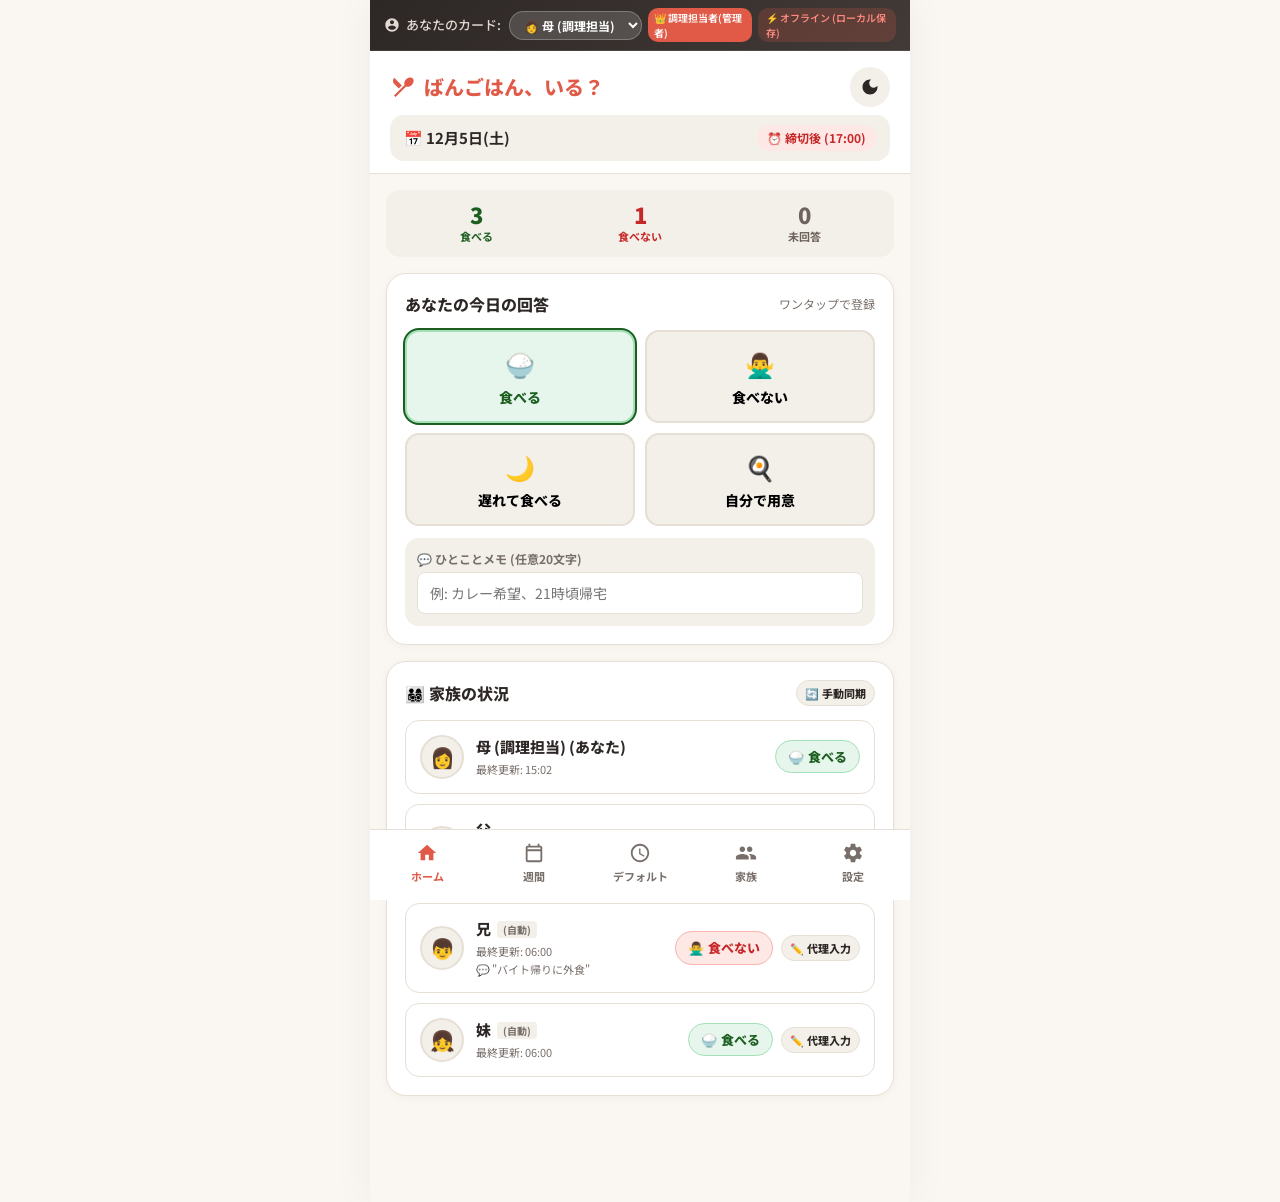
==== index.html @ 7030d046 "Initial release of Bangohan App" ====
<!DOCTYPE html>
<html lang="ja">
<head>
  <meta charset="UTF-8">
  <meta name="viewport" content="width=device-width, initial-scale=1.0, maximum-scale=1.0, user-scalable=no">
  <title>ばんごはん、いる？ - 家族向け夕食要否共有アプリ</title>
  <meta name="description" content="1タップで当日の夕食要否を家族と共有。リアルタイム自動同期、未回答者への自動リマインドや締切通知機能付き。">
  <meta name="theme-color" content="#E05A47">
  
  <!-- PWA Manifest -->
  <link rel="manifest" href="manifest.json">
  <link rel="apple-touch-icon" href="icon-192.png">

  <!-- Google Fonts -->
  <link rel="preconnect" href="https://fonts.googleapis.com">
  <link rel="preconnect" href="https://fonts.gstatic.com" crossorigin>
  <link href="https://fonts.googleapis.com/css2?family=Noto+Sans+JP:wght@400;500;700;800;900&family=Outfit:wght@600;700;800&display=swap" rel="stylesheet">
  
  <!-- Stylesheet -->
  <link rel="stylesheet" href="styles.css">
</head>
<body>

  <div class="app-container">
    
    <!-- Top Bar for Device Identity / Switcher & Sync Indicator -->
    <div class="sim-bar">
      <div class="sim-label">
        <svg width="16" height="16" viewBox="0 0 24 24" fill="currentColor">
          <path d="M12 2C6.48 2 2 6.48 2 12s4.48 10 10 10 10-4.48 10-10S17.52 2 12 2zm0 3c1.66 0 3 1.34 3 3s-1.34 3-3 3-3-1.34-3-3 1.34-3 3-3zm0 14.2c-2.5 0-4.71-1.28-6-3.22.03-1.99 4-3.08 6-3.08 1.99 0 5.97 1.09 6 3.08-1.29 1.94-3.5 3.22-6 3.22z"/>
        </svg>
        <span>あなたのカード:</span>
      </div>
      <div class="sim-select-wrapper">
        <select id="currentUserSelect" class="sim-select" onchange="switchUser(this.value)">
          <!-- Options dynamically rendered in JS -->
        </select>
        <span id="currentUserRole" class="role-badge">調理担当者</span>
        <span id="syncStatusBadge" class="sync-badge">📡 リアルタイム同期中</span>
      </div>
    </div>

    <!-- App Header -->
    <header class="app-header">
      <div class="header-top">
        <div class="app-title">
          <svg viewBox="0 0 24 24">
            <path d="M8.1 13.34l2.83-2.83L3.91 3.5c-1.56 1.56-1.56 4.09 0 5.66l4.19 4.18zm6.78-1.81c1.53.71 3.68.21 5.27-1.38 1.91-1.91 2.28-4.65.81-6.12-1.46-1.46-4.2-1.1-6.12.81-1.59 1.59-2.09 3.74-1.38 5.27L3.7 19.87l1.41 1.41 9.77-9.75z"/>
          </svg>
          <span>ばんごはん、いる？</span>
        </div>
        <div class="header-actions">
          <button class="icon-btn" id="themeToggleBtn" onclick="toggleTheme()" title="テーマ切替" aria-label="テーマ切替">
            <svg width="20" height="20" viewBox="0 0 24 24" fill="currentColor">
              <path d="M12 3c-4.97 0-9 4.03-9 9s4.03 9 9 9 9-4.03 9-9c0-.46-.04-.92-.1-1.36-.98 1.37-2.58 2.26-4.4 2.26-2.98 0-5.4-2.42-5.4-5.4 0-1.81.89-3.42 2.26-4.4C12.92 3.04 12.46 3 12 3z"/>
            </svg>
          </button>
        </div>
      </div>

      <div class="date-banner">
        <div class="date-text" id="currentDateDisplay">
          📅 --月--日(―)
        </div>
        <div class="deadline-pill" id="deadlineDisplay">
          ⏰ 締切 --:--
        </div>
      </div>
    </header>

    <!-- Notification Toast Container -->
    <div id="toastContainer" class="toast-container"></div>

    <!-- Main Dynamic Content Views -->
    <main class="main-content">

      <!-- UI-01: Home Tab Pane (Today's Status & Entry) -->
      <section id="tab-home" class="tab-pane active">
        
        <!-- FR-02: Summary Header -->
        <div class="summary-bar" id="todaySummaryBar">
          <div class="summary-item eat">
            <span class="summary-num" id="sumEat">0</span>
            <span class="summary-label">食べる</span>
          </div>
          <div class="summary-item skip">
            <span class="summary-num" id="sumSkip">0</span>
            <span class="summary-label">食べない</span>
          </div>
          <div class="summary-item pending">
            <span class="summary-num" id="sumPending">0</span>
            <span class="summary-label">未回答</span>
          </div>
        </div>

        <!-- FR-01: My Response Form -->
        <div class="card">
          <div class="card-header">
            <h2 class="card-title">
              <span>あなたの今日の回答</span>
            </h2>
            <span class="card-subtitle" id="myStatusSubtitle">ワンタップで登録</span>
          </div>

          <div class="status-grid">
            <button class="status-btn" id="btn-s1" onclick="submitStatus('S-1')">
              <span class="btn-icon">🍚</span>
              <span class="btn-text">食べる</span>
            </button>
            <button class="status-btn" id="btn-s2" onclick="submitStatus('S-2')">
              <span class="btn-icon">🙅‍♂️</span>
              <span class="btn-text">食べない</span>
            </button>
            <button class="status-btn" id="btn-s3" onclick="submitStatus('S-3')">
              <span class="btn-icon">🌙</span>
              <span class="btn-text">遅れて食べる</span>
            </button>
            <button class="status-btn" id="btn-s4" onclick="submitStatus('S-4')">
              <span class="btn-icon">🍳</span>
              <span class="btn-text">自分で用意</span>
            </button>
          </div>

          <!-- Extra details (ETA & Memo) -->
          <div class="extra-options" id="extraOptions" style="display: none;">
            <div class="form-group" id="etaGroup" style="display: none;">
              <label class="form-label" for="etaInput">⏰ 帰宅予定時刻 (遅れて食べる場合)</label>
              <select id="etaInput" class="input-select" onchange="saveExtraDetails()">
                <option value="19:00">19:00頃</option>
                <option value="19:30">19:30頃</option>
                <option value="20:00" selected>20:00頃</option>
                <option value="20:30">20:30頃</option>
                <option value="21:00">21:00頃</option>
                <option value="21:30">21:30以降</option>
              </select>
            </div>
            
            <div class="form-group">
              <label class="form-label" for="noteInput">💬 ひとことメモ (任意20文字)</label>
              <input type="text" id="noteInput" class="input-text" maxlength="20" placeholder="例: カレー希望、21時頃帰宅" onchange="saveExtraDetails()">
            </div>
          </div>
        </div>

        <!-- FR-02 & FR-04: Family Member Cards List -->
        <div class="card">
          <div class="card-header">
            <h2 class="card-title">
              <span>👨‍👩‍👧‍👦 家族の状況</span>
            </h2>
            <button class="btn btn-secondary" style="font-size: 11px; padding: 4px 8px;" onclick="syncWithCloud()">
              🔄 手動同期
            </button>
          </div>

          <div class="member-list" id="memberListContainer">
            <!-- Member cards injected via JS -->
          </div>
        </div>

      </section>

      <!-- UI-02: Weekly View Tab Pane (FR-08) -->
      <section id="tab-week" class="tab-pane">
        <div class="card">
          <div class="card-header">
            <h2 class="card-title">🗓 週間ビュー (7日間)</h2>
            <span class="card-subtitle">全員の予定一覧</span>
          </div>

          <div class="week-table-container">
            <table class="week-table" id="weekTable">
              <!-- Dynamically populated in JS -->
            </table>
          </div>
        </div>
      </section>

      <!-- UI-07: Day-of-Week Default Schedule Tab Pane (FR-09) -->
      <section id="tab-default" class="tab-pane">
        <div class="card">
          <div class="card-header">
            <h2 class="card-title">⚙️ 曜日別デフォルト設定</h2>
          </div>
          <p style="font-size: 13px; color: var(--text-muted); margin-bottom: 14px;">
            毎週固定の予定（アルバイト、習い事等）に合わせて、当日の朝6時に自動で仮回答を反映します。手動でいつでも変更可能です。
          </p>

          <div class="form-group" style="margin-bottom: 14px;">
            <label class="form-label" for="defaultUserSelect">対象メンバー</label>
            <select id="defaultUserSelect" class="input-select" onchange="renderDefaultTab()">
              <!-- Options injected via JS -->
            </select>
          </div>

          <div id="defaultScheduleRows">
            <!-- Day rows injected via JS -->
          </div>

          <button class="btn btn-primary btn-block" style="margin-top: 16px;" onclick="saveDefaultSchedule()">
            💾 デフォルト設定を保存
          </button>
        </div>
      </section>

      <!-- UI-05 & FR-05: Family & Member Management Pane -->
      <section id="tab-family" class="tab-pane">
        <div class="card">
          <div class="card-header">
            <h2 class="card-title">🏠 家族グループ管理</h2>
          </div>
          
          <div style="background: var(--bg-surface); padding: 14px; border-radius: var(--radius-md); margin-bottom: 14px;">
            <div style="display: flex; justify-content: space-between; align-items: center;">
              <div>
                <div style="font-size: 12px; color: var(--text-muted);">グループ名</div>
                <div style="font-weight: 800; font-size: 18px;" id="groupNameDisplay">田中家</div>
              </div>
              <button class="btn btn-secondary" onclick="showInviteModal()">
                🔗 招待コード / QR
              </button>
            </div>
          </div>

          <div class="card-header" style="margin-top: 10px;">
            <h3 class="card-title" style="font-size: 14px;">メンバー一覧</h3>
            <button class="btn btn-secondary" style="font-size: 11px; padding: 4px 8px;" onclick="showAddMemberModal()">
              ➕ メンバー追加
            </button>
          </div>

          <div class="member-list" id="familyMemberList">
            <!-- Family members injected via JS -->
          </div>
        </div>
      </section>

      <!-- UI-06: Settings Pane -->
      <section id="tab-settings" class="tab-pane">
        <div class="card">
          <div class="card-header">
            <h2 class="card-title">⚙️ グループ＆通知設定</h2>
          </div>

          <div class="form-group" style="margin-bottom: 14px;">
            <label class="form-label" for="settingsGroupName">グループ名</label>
            <input type="text" id="settingsGroupName" class="input-text" value="田中家">
          </div>

          <div class="form-group" style="margin-bottom: 14px;">
            <label class="form-label" for="settingsDeadlineTime">⏰ 締切時刻 (調理準備開始目安)</label>
            <input type="time" id="settingsDeadlineTime" class="input-text" value="17:00">
          </div>

          <div class="form-group" style="margin-bottom: 14px;">
            <label class="form-label" for="settingsReminderTime">🔔 未回答リマインド時刻</label>
            <input type="time" id="settingsReminderTime" class="input-text" value="15:00">
          </div>

          <button class="btn btn-primary btn-block" onclick="saveGroupSettings()">
            💾 設定を保存
          </button>
        </div>

        <!-- Simulation Actions Card -->
        <div class="card">
          <div class="card-header">
            <h3 class="card-title">🧪 開発・テスト用シミュレーター</h3>
          </div>
          <p style="font-size: 12px; color: var(--text-muted); margin-bottom: 12px;">
            プッシュ通知や定時バッチ処理の挙動を即時確認できます。
          </p>

          <div style="display: flex; flex-direction: column; gap: 8px;">
            <button class="btn btn-secondary" onclick="triggerReminderNotification()">
              🔔 15:00 リマインド通知テスト
            </button>
            <button class="btn btn-secondary" onclick="triggerDeadlineSummaryNotification()">
              ⏰ 17:00 締切サマリ通知テスト
            </button>
            <button class="btn btn-secondary" onclick="resetToSampleData()">
              🔄 デモ初期データにリセット
            </button>
          </div>
        </div>
      </section>

      <!-- UI-08: History Pane (FR-14) -->
      <section id="tab-history" class="tab-pane">
        <div class="card">
          <div class="card-header">
            <h2 class="card-title">📜 過去の回答履歴</h2>
          </div>
          <div id="historyContainer">
            <!-- Injected via JS -->
          </div>
        </div>
      </section>

    </main>

    <!-- Bottom Navigation Bar -->
    <nav class="bottom-nav">
      <button class="nav-item active" onclick="switchTab('home')" id="nav-home">
        <svg viewBox="0 0 24 24"><path d="M10 20v-6h4v6h5v-8h3L12 3 2 12h3v8z"/></svg>
        <span>ホーム</span>
      </button>
      <button class="nav-item" onclick="switchTab('week')" id="nav-week">
        <svg viewBox="0 0 24 24"><path d="M19 4h-1V2h-2v2H8V2H6v2H5c-1.11 0-1.99.9-1.99 2L3 20c0 1.1.89 2 2 2h14c1.1 0 2-.9 2-2V6c0-1.1-.9-2-2-2zm0 16H5V10h14v10zm0-12H5V6h14v2z"/></svg>
        <span>週間</span>
      </button>
      <button class="nav-item" onclick="switchTab('default')" id="nav-default">
        <svg viewBox="0 0 24 24"><path d="M11.99 2C6.47 2 2 6.48 2 12s4.47 10 9.99 10C17.52 22 22 17.52 22 12S17.52 2 11.99 2zM12 20c-4.42 0-8-3.58-8-8s3.58-8 8-8 8 3.58 8 8-3.58 8-8 8zm.5-13H11v6l5.25 3.15.75-1.23-4.5-2.67z"/></svg>
        <span>デフォルト</span>
      </button>
      <button class="nav-item" onclick="switchTab('family')" id="nav-family">
        <svg viewBox="0 0 24 24"><path d="M16 11c1.66 0 2.99-1.34 2.99-3S17.66 5 16 5c-1.66 0-3 1.34-3 3s1.34 3 3 3zm-8 0c1.66 0 2.99-1.34 2.99-3S9.66 5 8 5C6.34 5 5 6.34 5 8s1.34 3 3 3zm0 2c-2.33 0-7 1.17-7 3.5V19h14v-2.5c0-2.33-4.67-3.5-7-3.5zm8 0c-.29 0-.62.02-.97.05 1.16.84 1.97 1.97 1.97 3.45V19h6v-2.5c0-2.33-4.67-3.5-7-3.5z"/></svg>
        <span>家族</span>
      </button>
      <button class="nav-item" onclick="switchTab('settings')" id="nav-settings">
        <svg viewBox="0 0 24 24"><path d="M19.43 12.98c.04-.32.07-.64.07-.98s-.03-.66-.07-.98l2.11-1.65c.19-.15.24-.42.12-.64l-2-3.46c-.12-.22-.39-.3-.61-.22l-2.49 1c-.52-.4-1.08-.73-1.69-.98l-.38-2.65C14.46 2.18 14.25 2 14 2h-4c-.25 0-.46.18-.49.42l-.38 2.65c-.61.25-1.17.59-1.69.98l-2.49-1c-.23-.09-.49 0-.61.22l-2 3.46c-.13.22-.07.49.12.64l2.11 1.65c-.04.32-.07.65-.07.98s.03.66.07.98l-2.11 1.65c-.19.15-.24.42-.12.64l2 3.46c.12.22.39.3.61.22l2.49-1c.52.4 1.08.73 1.69.98l.38 2.65c.03.24.24.42.49.42h4c.25 0 .46-.18.49-.42l.38-2.65c.61-.25 1.17-.59 1.69-.98l2.49 1c.23.09.49 0 .61-.22l2-3.46c.12-.22.07-.49-.12-.64l-2.11-1.65zM12 15.5c-1.93 0-3.5-1.57-3.5-3.5s1.57-3.5 3.5-3.5 3.5 1.57 3.5 3.5-1.57 3.5-3.5 3.5z"/></svg>
        <span>設定</span>
      </button>
    </nav>

    <!-- FR-11: Proxy Input Modal (代理入力) -->
    <div id="proxyModal" class="modal-overlay">
      <div class="modal-card">
        <h3 class="modal-title" id="proxyModalTitle">代理入力</h3>
        <p style="font-size: 13px; color: var(--text-muted); margin-bottom: 12px;">
          <span id="proxyMemberName"></span> さんの回答を代理登録します。
        </p>

        <div class="form-group" style="margin-bottom: 12px;">
          <label class="form-label" for="proxyStatusSelect">夕食ステータス</label>
          <select id="proxyStatusSelect" class="input-select" onchange="toggleProxyExtra()">
            <option value="S-1">🍚 食べる</option>
            <option value="S-2">🙅‍♂️ 食べない</option>
            <option value="S-3">🌙 遅れて食べる</option>
            <option value="S-4">🍳 自分で用意する</option>
          </select>
        </div>

        <div id="proxyExtraOptions">
          <div class="form-group" style="margin-bottom: 12px;" id="proxyEtaGroup">
            <label class="form-label" for="proxyEtaInput">⏰ 帰宅予定時刻</label>
            <select id="proxyEtaInput" class="input-select">
              <option value="19:00">19:00頃</option>
              <option value="19:30">19:30頃</option>
              <option value="20:00" selected>20:00頃</option>
              <option value="20:30">20:30頃</option>
              <option value="21:00">21:00頃</option>
              <option value="21:30">21:30以降</option>
            </select>
          </div>

          <div class="form-group">
            <label class="form-label" for="proxyNoteInput">💬 メモ</label>
            <input type="text" id="proxyNoteInput" class="input-text" maxlength="20" placeholder="代理登録の理由等">
          </div>
        </div>

        <div class="modal-actions">
          <button class="btn btn-secondary" onclick="closeProxyModal()">キャンセル</button>
          <button class="btn btn-primary" onclick="submitProxyStatus()">保存する</button>
        </div>
      </div>
    </div>

    <!-- FR-05: Invite Code & QR Modal -->
    <div id="inviteModal" class="modal-overlay">
      <div class="modal-card" style="text-align: center;">
        <h3 class="modal-title">👨‍👩‍👧 家族を招待</h3>
        <p style="font-size: 13px; color: var(--text-muted); margin-bottom: 16px;">
          以下のURLまたはQRコードを家族にLINEやメッセージで送信してください。同じグループデータが自動同期されます。
        </p>

        <div style="background: var(--bg-surface); padding: 12px; border-radius: var(--radius-md); margin-bottom: 16px;">
          <div style="font-size: 11px; color: var(--text-muted);">招待コード</div>
          <div style="font-size: 24px; font-weight: 900; letter-spacing: 2px; color: var(--primary);" id="inviteCodeText">BINGO-2026</div>
        </div>

        <!-- Simulated QR Code SVG -->
        <div style="background: white; padding: 16px; display: inline-block; border-radius: var(--radius-md); margin-bottom: 16px; border: 1px solid var(--border-color);">
          <svg width="140" height="140" viewBox="0 0 100 100" fill="#2D2725">
            <rect x="10" y="10" width="25" height="25" fill="#2D2725"/>
            <rect x="15" y="15" width="15" height="15" fill="white"/>
            <rect x="18" y="18" width="9" height="9" fill="#2D2725"/>
            
            <rect x="65" y="10" width="25" height="25" fill="#2D2725"/>
            <rect x="70" y="15" width="15" height="15" fill="white"/>
            <rect x="73" y="18" width="9" height="9" fill="#2D2725"/>
            
            <rect x="10" y="65" width="25" height="25" fill="#2D2725"/>
            <rect x="15" y="70" width="15" height="15" fill="white"/>
            <rect x="18" y="73" width="9" height="9" fill="#2D2725"/>

            <rect x="42" y="15" width="8" height="8"/>
            <rect x="42" y="30" width="8" height="18"/>
            <rect x="15" y="42" width="18" height="8"/>
            <rect x="55" y="55" width="12" height="12"/>
            <rect x="75" y="65" width="15" height="8"/>
            <rect x="65" y="78" width="10" height="12"/>
          </svg>
        </div>

        <div class="modal-actions" style="justify-content: center;">
          <button class="btn btn-secondary" onclick="copyInviteLink()">📋 WebアプリURLをコピー</button>
          <button class="btn btn-primary" onclick="closeInviteModal()">閉じる</button>
        </div>
      </div>
    </div>

    <!-- Add Member Modal -->
    <div id="addMemberModal" class="modal-overlay">
      <div class="modal-card">
        <h3 class="modal-title">➕ 家族メンバーを追加</h3>
        
        <div class="form-group" style="margin-bottom: 12px;">
          <label class="form-label" for="newMemberName">表示名 (ニックネーム)</label>
          <input type="text" id="newMemberName" class="input-text" placeholder="例: 祖母, 弟">
        </div>

        <div class="form-group" style="margin-bottom: 12px;">
          <label class="form-label" for="newMemberAvatar">アイコン絵文字</label>
          <select id="newMemberAvatar" class="input-select">
            <option value="👵">👵 祖母</option>
            <option value="👴">👴 祖父</option>
            <option value="👦">👦 弟</option>
            <option value="👧">👧 妹</option>
            <option value="👨">👨 父</option>
            <option value="👩">👩 母</option>
          </select>
        </div>

        <div class="modal-actions">
          <button class="btn btn-secondary" onclick="closeAddMemberModal()">キャンセル</button>
          <button class="btn btn-primary" onclick="addNewMember()">追加する</button>
        </div>
      </div>
    </div>

  </div>

  <!-- Main Application Script -->
  <script src="app.js"></script>

  <!-- PWA Service Worker Registration -->
  <script>
    if ('serviceWorker' in navigator) {
      window.addEventListener('load', () => {
        navigator.serviceWorker.register('sw.js').catch(err => console.log('SW registration error:', err));
      });
    }
  </script>
</body>
</html>
---- styles.css ----
/* ==========================================================================
   「ばんごはん、いる？」 - Design System & Styles
   ========================================================================== */

:root {
  /* Color Palette - Warm Home Theme */
  --bg-primary: #FAF7F2;
  --bg-card: #FFFFFF;
  --bg-surface: #F3EFE9;
  --bg-hover: #EBE5DC;
  
  --text-main: #2D2725;
  --text-muted: #786F6A;
  --text-light: #A39993;
  --border-color: #E6DFD5;
  
  --primary: #E05A47; /* Warm Terracotta */
  --primary-hover: #C84B39;
  --primary-light: #FDF0EE;
  
  --secondary: #3B7A57; /* Sage Forest */
  --secondary-light: #EBF4EE;
  
  --accent: #E5A93C; /* Warm Sunset */
  --accent-light: #FEF8EC;
  
  /* Status Colors */
  --status-s0-bg: #F0EAE1; /* 未回答 */
  --status-s0-text: #6E635C;
  --status-s0-border: #D8CEC3;
  
  --status-s1-bg: #E7F6EC; /* 食べる (Green) */
  --status-s1-text: #1B5E20;
  --status-s1-border: #A3E0B8;
  
  --status-s2-bg: #FDE8E5; /* 食べない (Red/Warm Pink) */
  --status-s2-text: #C62828;
  --status-s2-border: #F8B4AC;
  
  --status-s3-bg: #FFF3E0; /* 遅れて食べる (Orange/Amber) */
  --status-s3-text: #E65100;
  --status-s3-border: #FFE0B2;
  
  --status-s4-bg: #EDE7F6; /* 自分で用意 (Purple/Indigo) */
  --status-s4-text: #4A148C;
  --status-s4-border: #D1C4E9;

  /* Shadows & Radius */
  --radius-sm: 8px;
  --radius-md: 14px;
  --radius-lg: 20px;
  --radius-full: 9999px;
  
  --shadow-sm: 0 2px 8px rgba(45, 39, 37, 0.04);
  --shadow-md: 0 4px 16px rgba(45, 39, 37, 0.08);
  --shadow-lg: 0 8px 30px rgba(45, 39, 37, 0.12);
  
  --transition: all 0.25s cubic-bezier(0.4, 0, 0.2, 1);
}

/* Dark Theme Variables */
[data-theme="dark"] {
  --bg-primary: #181514;
  --bg-card: #24201E;
  --bg-surface: #2E2926;
  --bg-hover: #3B3531;
  
  --text-main: #F4EFEA;
  --text-muted: #B5A8A0;
  --text-light: #7E726A;
  --border-color: #3D3530;
  
  --primary-light: #3D221D;
  --secondary-light: #1E3326;
  --accent-light: #3D311B;

  --status-s0-bg: #302A27;
  --status-s0-text: #B8ADA6;
  --status-s0-border: #4A423D;

  --status-s1-bg: #1B3824;
  --status-s1-text: #81C784;
  --status-s1-border: #2D5C3A;

  --status-s2-bg: #421D1A;
  --status-s2-text: #EF9A9A;
  --status-s2-border: #682E29;

  --status-s3-bg: #3E2914;
  --status-s3-text: #FFB74D;
  --status-s3-border: #634320;

  --status-s4-bg: #2C1F3D;
  --status-s4-text: #CE93D8;
  --status-s4-border: #4C3569;
}

/* Base Styles */
* {
  box-sizing: border-box;
  margin: 0;
  padding: 0;
  font-family: 'Noto Sans JP', -apple-system, BlinkMacSystemFont, "Segoe UI", Roboto, sans-serif;
  -webkit-tap-highlight-color: transparent;
}

body {
  background-color: var(--bg-primary);
  color: var(--text-main);
  line-height: 1.5;
  font-size: 16px;
  min-height: 100vh;
  display: flex;
  flex-direction: column;
  align-items: center;
  transition: background-color 0.3s ease, color 0.3s ease;
}

/* App Container */
.app-container {
  width: 100%;
  max-width: 540px;
  min-height: 100vh;
  background-color: var(--bg-primary);
  display: flex;
  flex-direction: column;
  position: relative;
  box-shadow: 0 0 40px rgba(0, 0, 0, 0.05);
}

/* Device User Selection Banner Bar */
.sim-bar {
  background: linear-gradient(135deg, #2D2725, #423A37);
  color: #FFF;
  padding: 8px 14px;
  font-size: 13px;
  display: flex;
  align-items: center;
  justify-content: space-between;
  gap: 8px;
  z-index: 100;
  border-bottom: 1px solid rgba(255, 255, 255, 0.1);
}

.sim-label {
  display: flex;
  align-items: center;
  gap: 6px;
  font-weight: 500;
  color: #E2D9D2;
  white-space: nowrap;
}

.sim-select-wrapper {
  display: flex;
  align-items: center;
  gap: 6px;
}

.sim-select {
  background: rgba(255, 255, 255, 0.15);
  color: #FFF;
  border: 1px solid rgba(255, 255, 255, 0.25);
  border-radius: 20px;
  padding: 4px 10px;
  font-size: 12px;
  font-weight: 700;
  outline: none;
  cursor: pointer;
}

.sim-select option {
  background-color: #2D2725;
  color: #FFF;
}

.role-badge {
  font-size: 10px;
  padding: 2px 6px;
  border-radius: 10px;
  background-color: var(--primary);
  color: white;
  font-weight: 600;
}

/* Sync Status Pill */
.sync-badge {
  font-size: 10px;
  padding: 2px 8px;
  border-radius: 10px;
  background-color: rgba(59, 122, 87, 0.2);
  color: #81C784;
  display: inline-flex;
  align-items: center;
  gap: 4px;
  font-weight: 600;
}

.sync-badge.offline {
  background-color: rgba(224, 90, 71, 0.2);
  color: #FF8A80;
}

/* Main App Header */
.app-header {
  padding: 16px 20px 12px;
  background: var(--bg-card);
  border-bottom: 1px solid var(--border-color);
  position: sticky;
  top: 0;
  z-index: 90;
}

.header-top {
  display: flex;
  align-items: center;
  justify-content: space-between;
  margin-bottom: 8px;
}

.app-title {
  display: flex;
  align-items: center;
  gap: 8px;
  font-size: 20px;
  font-weight: 800;
  color: var(--primary);
}

.app-title svg {
  width: 26px;
  height: 26px;
  fill: currentColor;
}

.header-actions {
  display: flex;
  align-items: center;
  gap: 10px;
}

.icon-btn {
  background: var(--bg-surface);
  border: none;
  width: 40px;
  height: 40px;
  border-radius: var(--radius-full);
  color: var(--text-main);
  display: flex;
  align-items: center;
  justify-content: center;
  cursor: pointer;
  transition: var(--transition);
}

.icon-btn:hover {
  background: var(--bg-hover);
  transform: scale(1.05);
}

.date-banner {
  display: flex;
  align-items: center;
  justify-content: space-between;
  background: var(--bg-surface);
  padding: 10px 14px;
  border-radius: var(--radius-md);
  margin-top: 4px;
}

.date-text {
  font-weight: 700;
  font-size: 15px;
  display: flex;
  align-items: center;
  gap: 6px;
}

.deadline-pill {
  font-size: 12px;
  font-weight: 700;
  padding: 4px 10px;
  border-radius: var(--radius-full);
  background: var(--primary-light);
  color: var(--primary);
  display: flex;
  align-items: center;
  gap: 4px;
}

.deadline-pill.passed {
  background: var(--status-s2-bg);
  color: var(--status-s2-text);
}

/* Tab Content Areas */
.main-content {
  flex: 1;
  padding: 16px 16px 90px;
  overflow-y: auto;
}

.tab-pane {
  display: none;
  animation: fadeIn 0.25s ease-in-out;
}

.tab-pane.active {
  display: block;
}

@keyframes fadeIn {
  from { opacity: 0; transform: translateY(6px); }
  to { opacity: 1; transform: translateY(0); }
}

/* Section Cards */
.card {
  background: var(--bg-card);
  border-radius: var(--radius-lg);
  padding: 18px;
  margin-bottom: 16px;
  border: 1px solid var(--border-color);
  box-shadow: var(--shadow-sm);
}

.card-header {
  display: flex;
  align-items: center;
  justify-content: space-between;
  margin-bottom: 14px;
}

.card-title {
  font-size: 16px;
  font-weight: 800;
  color: var(--text-main);
  display: flex;
  align-items: center;
  gap: 8px;
}

.card-subtitle {
  font-size: 12px;
  color: var(--text-muted);
  font-weight: 400;
}

/* Aggregate Summary Header */
.summary-bar {
  display: grid;
  grid-template-columns: repeat(3, 1fr);
  gap: 8px;
  background: var(--bg-surface);
  padding: 12px;
  border-radius: var(--radius-md);
  margin-bottom: 16px;
  text-align: center;
}

.summary-item {
  display: flex;
  flex-direction: column;
  align-items: center;
}

.summary-num {
  font-size: 22px;
  font-weight: 900;
  line-height: 1.1;
}

.summary-label {
  font-size: 11px;
  font-weight: 700;
  margin-top: 2px;
}

.summary-item.eat .summary-num { color: var(--status-s1-text); }
.summary-item.skip .summary-num { color: var(--status-s2-text); }
.summary-item.pending .summary-num { color: var(--status-s0-text); }

.summary-item.eat .summary-label { color: var(--status-s1-text); }
.summary-item.skip .summary-label { color: var(--status-s2-text); }
.summary-item.pending .summary-label { color: var(--status-s0-text); }

/* Quick Action Buttons (FR-01) */
.status-grid {
  display: grid;
  grid-template-columns: repeat(2, 1fr);
  gap: 10px;
  margin-top: 10px;
}

.status-btn {
  background: var(--bg-surface);
  border: 2px solid var(--border-color);
  border-radius: var(--radius-md);
  padding: 14px 10px;
  display: flex;
  flex-direction: column;
  align-items: center;
  justify-content: center;
  gap: 6px;
  cursor: pointer;
  min-height: 72px;
  transition: var(--transition);
}

.status-btn .btn-icon {
  font-size: 24px;
}

.status-btn .btn-text {
  font-weight: 800;
  font-size: 14px;
}

.status-btn:hover {
  transform: translateY(-2px);
  box-shadow: var(--shadow-sm);
}

.status-btn.selected-s1 {
  background: var(--status-s1-bg);
  border-color: var(--status-s1-border);
  color: var(--status-s1-text);
  box-shadow: 0 0 0 2px var(--status-s1-text);
}

.status-btn.selected-s2 {
  background: var(--status-s2-bg);
  border-color: var(--status-s2-border);
  color: var(--status-s2-text);
  box-shadow: 0 0 0 2px var(--status-s2-text);
}

.status-btn.selected-s3 {
  background: var(--status-s3-bg);
  border-color: var(--status-s3-border);
  color: var(--status-s3-text);
  box-shadow: 0 0 0 2px var(--status-s3-text);
}

.status-btn.selected-s4 {
  background: var(--status-s4-bg);
  border-color: var(--status-s4-border);
  color: var(--status-s4-text);
  box-shadow: 0 0 0 2px var(--status-s4-text);
}

/* ETA & Note Options */
.extra-options {
  margin-top: 12px;
  padding: 12px;
  background: var(--bg-surface);
  border-radius: var(--radius-md);
  display: flex;
  flex-direction: column;
  gap: 10px;
}

.form-group {
  display: flex;
  flex-direction: column;
  gap: 4px;
}

.form-label {
  font-size: 12px;
  font-weight: 700;
  color: var(--text-muted);
}

.input-text, .input-select {
  width: 100%;
  padding: 10px 12px;
  border-radius: var(--radius-sm);
  border: 1px solid var(--border-color);
  background: var(--bg-card);
  color: var(--text-main);
  font-size: 14px;
  outline: none;
}

.input-text:focus, .input-select:focus {
  border-color: var(--primary);
}

/* Family Status Cards List (FR-02) */
.member-list {
  display: flex;
  flex-direction: column;
  gap: 10px;
}

.member-card {
  background: var(--bg-card);
  border: 1.5px solid var(--border-color);
  border-radius: var(--radius-md);
  padding: 14px;
  display: flex;
  align-items: center;
  justify-content: space-between;
  transition: var(--transition);
}

.member-card.is-unanswered {
  border-color: var(--accent);
  background: var(--accent-light);
}

.member-info {
  display: flex;
  align-items: center;
  gap: 12px;
}

.avatar {
  width: 44px;
  height: 44px;
  border-radius: var(--radius-full);
  background: var(--bg-surface);
  display: flex;
  align-items: center;
  justify-content: center;
  font-size: 20px;
  font-weight: 700;
  flex-shrink: 0;
  border: 2px solid var(--border-color);
}

.member-details {
  display: flex;
  flex-direction: column;
}

.member-name {
  font-weight: 800;
  font-size: 15px;
  display: flex;
  align-items: center;
  gap: 6px;
}

.auto-tag {
  font-size: 10px;
  font-weight: 700;
  padding: 1px 6px;
  border-radius: 4px;
  background: var(--bg-surface);
  color: var(--text-muted);
}

.update-time {
  font-size: 11px;
  color: var(--text-muted);
  margin-top: 2px;
}

.member-status-box {
  display: flex;
  align-items: center;
  gap: 8px;
}

.status-badge {
  padding: 6px 12px;
  border-radius: var(--radius-full);
  font-size: 13px;
  font-weight: 800;
  display: flex;
  align-items: center;
  gap: 4px;
}

.status-badge.s0 {
  background: var(--status-s0-bg);
  color: var(--status-s0-text);
  border: 1px solid var(--status-s0-border);
}
.status-badge.s1 {
  background: var(--status-s1-bg);
  color: var(--status-s1-text);
  border: 1px solid var(--status-s1-border);
}
.status-badge.s2 {
  background: var(--status-s2-bg);
  color: var(--status-s2-text);
  border: 1px solid var(--status-s2-border);
}
.status-badge.s3 {
  background: var(--status-s3-bg);
  color: var(--status-s3-text);
  border: 1px solid var(--status-s3-border);
}
.status-badge.s4 {
  background: var(--status-s4-bg);
  color: var(--status-s4-text);
  border: 1px solid var(--status-s4-border);
}

.poke-btn {
  background: var(--primary);
  color: white;
  border: none;
  border-radius: var(--radius-full);
  padding: 6px 14px;
  font-size: 12px;
  font-weight: 800;
  cursor: pointer;
  display: flex;
  align-items: center;
  gap: 4px;
  transition: var(--transition);
}

.poke-btn:hover {
  background: var(--primary-hover);
  transform: scale(1.05);
}

/* Week View Matrix (FR-08) */
.week-table-container {
  overflow-x: auto;
  margin-top: 10px;
}

.week-table {
  width: 100%;
  border-collapse: collapse;
  font-size: 13px;
}

.week-table th, .week-table td {
  padding: 10px 8px;
  text-align: center;
  border-bottom: 1px solid var(--border-color);
}

.week-table th {
  background: var(--bg-surface);
  font-weight: 700;
  color: var(--text-muted);
}

.week-table th.today {
  color: var(--primary);
  background: var(--primary-light);
}

.matrix-cell {
  font-size: 12px;
  padding: 6px;
  border-radius: var(--radius-sm);
  font-weight: 700;
  cursor: pointer;
}

/* Default Schedule Settings (FR-09) */
.day-row {
  display: flex;
  align-items: center;
  justify-content: space-between;
  padding: 12px 0;
  border-bottom: 1px solid var(--border-color);
}

.day-row:last-child {
  border-bottom: none;
}

.day-name {
  font-weight: 800;
  font-size: 14px;
  width: 70px;
}

/* History List (FR-14) */
.history-item {
  background: var(--bg-surface);
  border-radius: var(--radius-md);
  padding: 12px;
  margin-bottom: 8px;
  display: flex;
  align-items: center;
  justify-content: space-between;
}

.history-date {
  font-weight: 700;
  font-size: 14px;
}

.history-stats {
  font-size: 12px;
  color: var(--text-muted);
}

/* Modals */
.modal-overlay {
  position: fixed;
  top: 0;
  left: 0;
  right: 0;
  bottom: 0;
  background: rgba(0, 0, 0, 0.5);
  backdrop-filter: blur(4px);
  display: flex;
  align-items: center;
  justify-content: center;
  z-index: 200;
  opacity: 0;
  pointer-events: none;
  transition: opacity 0.25s ease;
}

.modal-overlay.active {
  opacity: 1;
  pointer-events: auto;
}

.modal-card {
  background: var(--bg-card);
  border-radius: var(--radius-lg);
  padding: 24px;
  width: 90%;
  max-width: 420px;
  box-shadow: var(--shadow-lg);
  transform: translateY(20px);
  transition: transform 0.25s ease;
}

.modal-overlay.active .modal-card {
  transform: translateY(0);
}

.modal-title {
  font-size: 18px;
  font-weight: 800;
  margin-bottom: 12px;
}

.modal-actions {
  display: flex;
  justify-content: flex-end;
  gap: 10px;
  margin-top: 18px;
}

/* Bottom Navigation Bar */
.bottom-nav {
  position: fixed;
  bottom: 0;
  left: 50%;
  transform: translateX(-50%);
  width: 100%;
  max-width: 540px;
  background: var(--bg-card);
  border-top: 1px solid var(--border-color);
  display: flex;
  justify-space-around;
  padding: 8px 4px 12px;
  z-index: 100;
}

.nav-item {
  background: none;
  border: none;
  display: flex;
  flex-direction: column;
  align-items: center;
  gap: 4px;
  color: var(--text-muted);
  font-size: 11px;
  font-weight: 700;
  cursor: pointer;
  flex: 1;
  padding: 4px 0;
  transition: var(--transition);
}

.nav-item svg {
  width: 22px;
  height: 22px;
  fill: currentColor;
}

.nav-item.active {
  color: var(--primary);
}

.nav-item:hover {
  color: var(--primary-hover);
}

/* Toast Notifications */
.toast-container {
  position: fixed;
  top: 70px;
  left: 50%;
  transform: translateX(-50%);
  width: 90%;
  max-width: 480px;
  z-index: 300;
  display: flex;
  flex-direction: column;
  gap: 8px;
  pointer-events: none;
}

.toast {
  background: rgba(45, 39, 37, 0.95);
  color: white;
  padding: 12px 18px;
  border-radius: var(--radius-md);
  font-size: 13px;
  font-weight: 600;
  box-shadow: var(--shadow-lg);
  display: flex;
  align-items: center;
  justify-content: space-between;
  animation: toastIn 0.3s ease forwards;
  pointer-events: auto;
  backdrop-filter: blur(8px);
}

.toast.warning {
  background: rgba(224, 90, 71, 0.95);
}

.toast.info {
  background: rgba(59, 122, 87, 0.95);
}

@keyframes toastIn {
  from { opacity: 0; transform: translateY(-10px); }
  to { opacity: 1; transform: translateY(0); }
}

/* Primary & Secondary Buttons */
.btn {
  padding: 10px 18px;
  border-radius: var(--radius-md);
  font-size: 14px;
  font-weight: 800;
  border: none;
  cursor: pointer;
  display: inline-flex;
  align-items: center;
  justify-content: center;
  gap: 6px;
  transition: var(--transition);
}

.btn-primary {
  background: var(--primary);
  color: white;
}

.btn-primary:hover {
  background: var(--primary-hover);
}

.btn-secondary {
  background: var(--bg-surface);
  color: var(--text-main);
  border: 1px solid var(--border-color);
}

.btn-secondary:hover {
  background: var(--bg-hover);
}

.btn-block {
  width: 100%;
}
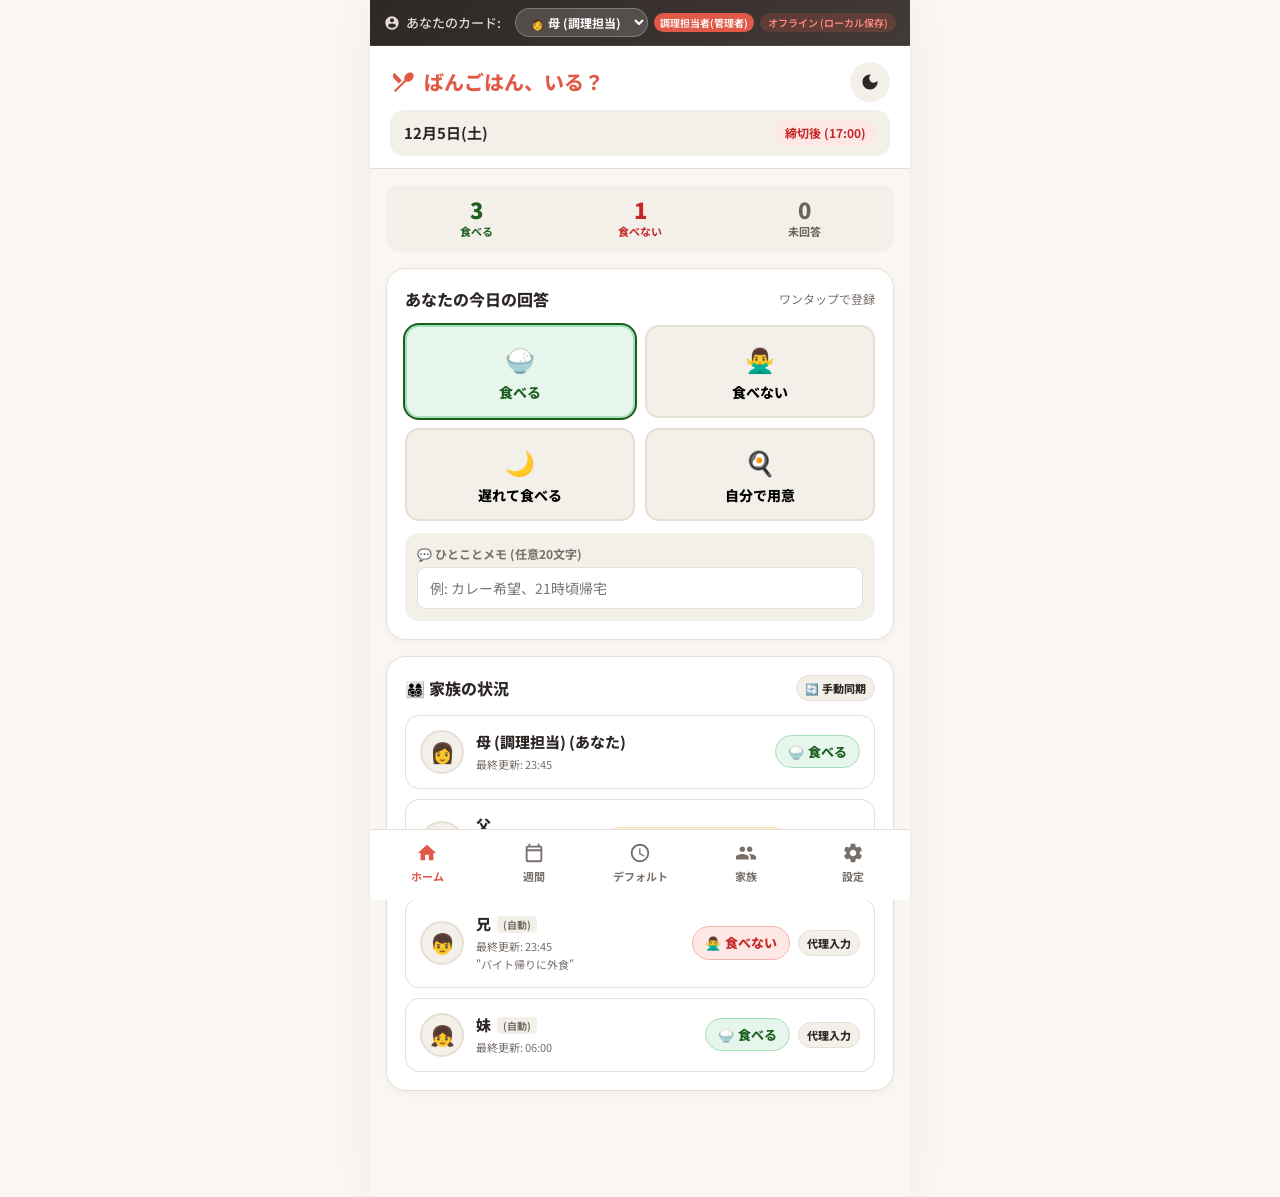
==== commit 0489331a: "Replace SW with no-cache worker, rename to app.v3.js, update index.html and README" ====
--- a/index.html
+++ b/index.html
@@ -442,8 +442,8 @@
 
   </div>
 
-  <!-- Main Application Script -->
-  <script src="app.js"></script>
+  <!-- Main Application Script (Cache Busting Version) -->
+  <script src="app.v3.js"></script>
 
   <!-- PWA Service Worker Registration -->
   <script>
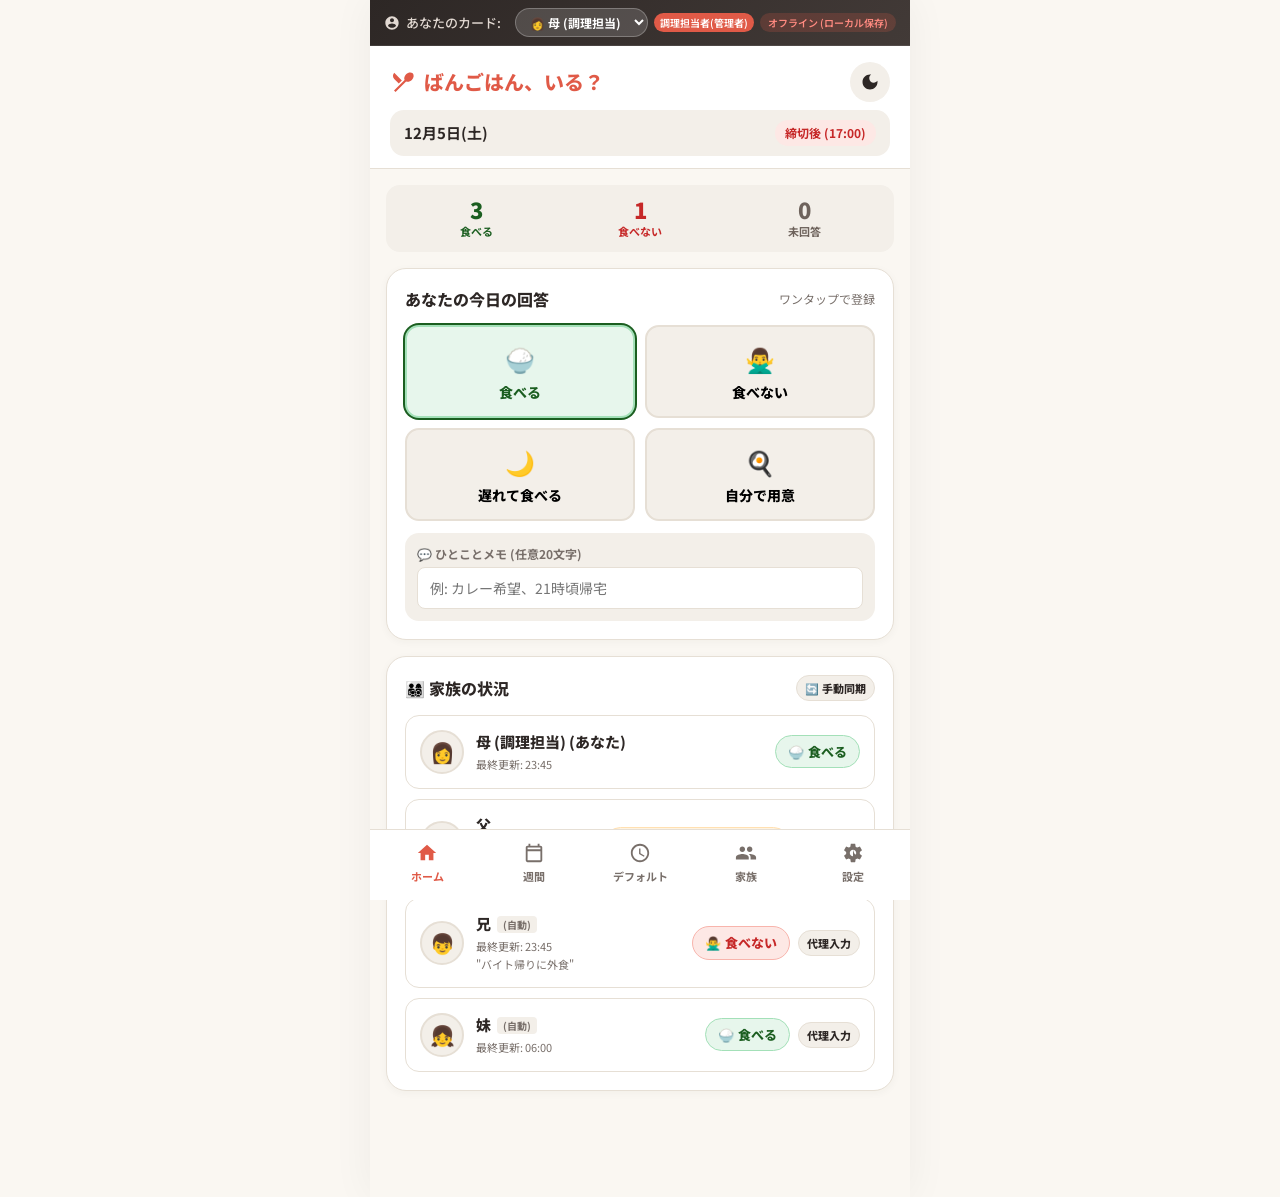
==== commit 09e5db59: "Implement Features 1, 2, and 3: 7-day weekday defaults, editable week view with role checks, and ema" ====
--- a/index.html
+++ b/index.html
@@ -165,7 +165,7 @@
         <div class="card">
           <div class="card-header">
             <h2 class="card-title">🗓 週間ビュー (7日間)</h2>
-            <span class="card-subtitle">全員の予定一覧</span>
+            <span class="card-subtitle">全員の予定一覧 (セルをタップして編集)</span>
           </div>
 
           <div class="week-table-container">
@@ -259,6 +259,28 @@
 
           <button class="btn btn-primary btn-block" onclick="saveGroupSettings()">
             💾 設定を保存
+          </button>
+        </div>
+
+        <!-- Feature 3: Member Email Settings Card -->
+        <div class="card">
+          <div class="card-header">
+            <h3 class="card-title">📧 メンバーのメールアドレス設定</h3>
+          </div>
+          <p style="font-size: 12px; color: var(--text-muted); margin-bottom: 12px;">
+            各メンバーの通知先メールアドレスを登録できます。
+          </p>
+
+          <div id="settingsEmailInputs">
+            <!-- Dynamically injected via JS -->
+          </div>
+
+          <p style="font-size: 12px; color: var(--primary); margin-top: 10px; padding: 8px; background: var(--primary-light); border-radius: var(--radius-sm); border: 1px solid var(--border-color);">
+            ⚠️ <strong>注意:</strong> 通知の送信機能は未実装です。この設定は将来のメール通知機能のための準備です。現在、入力しても通知は届きません。
+          </p>
+
+          <button class="btn btn-primary btn-block" style="margin-top: 12px;" onclick="saveMemberEmails()">
+            💾 メールアドレスを保存
           </button>
         </div>
 
@@ -318,7 +340,7 @@
         <span>家族</span>
       </button>
       <button class="nav-item" onclick="switchTab('settings')" id="nav-settings">
-        <svg viewBox="0 0 24 24"><path d="M19.43 12.98c.04-.32.07-.64.07-.98s-.03-.66-.07-.98l2.11-1.65c.19-.15.24-.42.12-.64l-2-3.46c-.12-.22-.39-.3-.61-.22l-2.49 1c-.52-.4-1.08-.73-1.69-.98l-.38-2.65C14.46 2.18 14.25 2 14 2h-4c-.25 0-.46.18-.49.42l-.38 2.65c-.61.25-1.17.59-1.69.98l-2.49-1c-.23-.09-.49 0-.61.22l-2 3.46c-.13.22-.07.49.12.64l2.11 1.65c-.04.32-.07.65-.07.98s.03.66.07.98l-2.11 1.65c-.19.15-.24.42-.12.64l2 3.46c.12.22.39.3.61.22l2.49-1c.52.4 1.08.73 1.69.98l.38 2.65c.03.24.24.42.49.42h4c.25 0 .46-.18.49-.42l.38-2.65c.61-.25 1.17-.59 1.69-.98l2.49 1c.23.09.49 0 .61-.22l2-3.46c.12-.22.07-.49-.12-.64l-2.11-1.65zM12 15.5c-1.93 0-3.5-1.57-3.5-3.5s1.57-3.5 3.5-3.5 3.5 1.57 3.5 3.5-1.57 3.5-3.5 3.5z"/></svg>
+        <svg viewBox="0 0 24 24"><path d="M19.43 12.98c.04-.32.07-.64.07-.98s-.03-.66-.07-.98l2.11-1.65c.19-.15.24-.42.12-.64l-2-3.46c-.12-.22-.39-.3-.61-.22l-2.49 1c-.52-.4-1.08-.73-1.69-.98l-.38-2.65C14.46 2.18 14.25 2 14 2h-4c-.25 0-.46.18-.49.42l-.38 2.65c-.61.25-1.17.59-1.69.98l-2.49-1c-.23-.09-.49 0-.61.22l-2 3.46c-.13.22-.07.49.12.64l2.11 1.65c-.04.32-.07.65-.07.98s.03.66.07.98l-2.11 1.65c-.19.15-.24.42-.12.64l2 3.46c.12.22.39.3.61.22l2.49-1c.52.4 1.08.73 1.69.98l.38 2.65c.03.24.24.42.49.42h4c.25 0 .46-.18.49-.42l.38-2.65c.61-.25 1.17-.59 1.69-.98l2.49 1c.23.09.49 0 .61-.22l2-3.46c.12-.22.07-.49-.12-.64l-2.11-1.65zM12 15.5c-1.93 0-3.5-1.57-3.5-3.5s1.57-3.5 3.5-3.5 3.5 1.57 3.5 3.5-1.57 3.5-3.5-3.5z"/></svg>
         <span>設定</span>
       </button>
     </nav>
@@ -363,6 +385,50 @@
         <div class="modal-actions">
           <button class="btn btn-secondary" onclick="closeProxyModal()">キャンセル</button>
           <button class="btn btn-primary" onclick="submitProxyStatus()">保存する</button>
+        </div>
+      </div>
+    </div>
+
+    <!-- Date Status Modal (For Future Dates in Week View) -->
+    <div id="dateModal" class="modal-overlay">
+      <div class="modal-card">
+        <h3 class="modal-title" id="dateModalTitle">日付別の回答</h3>
+        <p style="font-size: 13px; color: var(--text-muted); margin-bottom: 12px;">
+          <span id="dateModalMemberName"></span> さんの夕食予定を設定
+        </p>
+
+        <div class="form-group" style="margin-bottom: 12px;">
+          <label class="form-label" for="dateStatusSelect">夕食ステータス</label>
+          <select id="dateStatusSelect" class="input-select" onchange="toggleDateExtra()">
+            <option value="S-1">🍚 食べる</option>
+            <option value="S-2">🙅‍♂️ 食べない</option>
+            <option value="S-3">🌙 遅れて食べる</option>
+            <option value="S-4">🍳 自分で用意する</option>
+          </select>
+        </div>
+
+        <div id="dateExtraOptions">
+          <div class="form-group" style="margin-bottom: 12px;" id="dateEtaGroup">
+            <label class="form-label" for="dateEtaInput">⏰ 帰宅予定時刻</label>
+            <select id="dateEtaInput" class="input-select">
+              <option value="19:00">19:00頃</option>
+              <option value="19:30">19:30頃</option>
+              <option value="20:00" selected>20:00頃</option>
+              <option value="20:30">20:30頃</option>
+              <option value="21:00">21:00頃</option>
+              <option value="21:30">21:30以降</option>
+            </select>
+          </div>
+
+          <div class="form-group">
+            <label class="form-label" for="dateNoteInput">💬 ひとことメモ (任意20文字)</label>
+            <input type="text" id="dateNoteInput" class="input-text" maxlength="20" placeholder="例: カレー希望、21時帰宅">
+          </div>
+        </div>
+
+        <div class="modal-actions">
+          <button class="btn btn-secondary" onclick="closeDateModal()">キャンセル</button>
+          <button class="btn btn-primary" onclick="submitDateStatus()">保存する</button>
         </div>
       </div>
     </div>
@@ -443,7 +509,7 @@
   </div>
 
   <!-- Main Application Script (Cache Busting Version) -->
-  <script src="app.v3.js"></script>
+  <script src="app.v4.js"></script>
 
   <!-- PWA Service Worker Registration -->
   <script>
